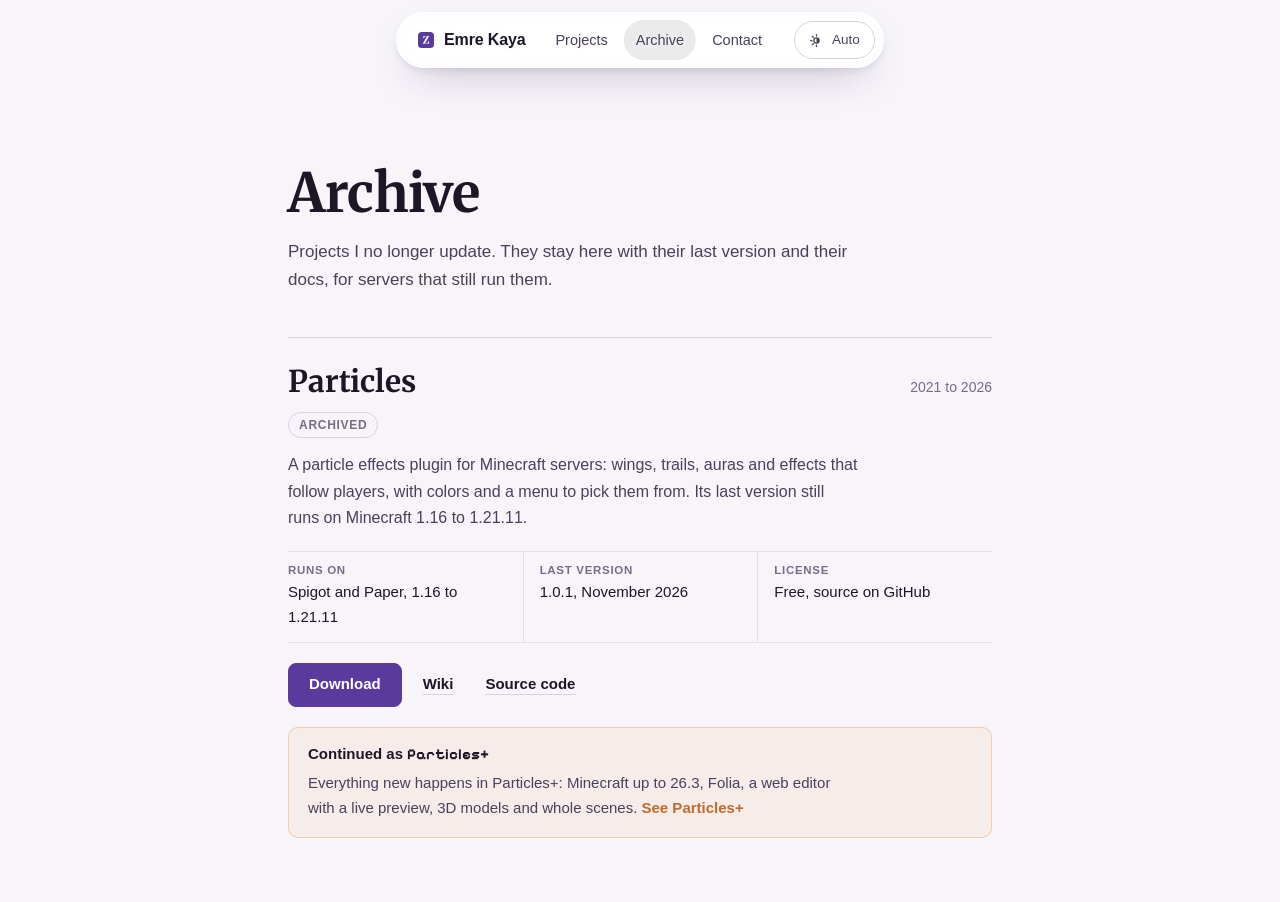
==== archive/index.html @ 4e614aab "Add the archive, with Particles' last version to download Co-Authored-By: Claude Opus 5.5 <noreply@a" ====
<!doctype html>
<html lang="en">
<head>
<meta charset="utf-8">
<meta name="viewport" content="width=device-width, initial-scale=1">
<title>Archive</title>
<meta name="description" content="Emre Kaya's finished projects, kept here with their downloads and docs.">
<meta property="og:title" content="Archive">
<meta property="og:description" content="Emre Kaya's finished projects, kept here with their downloads and docs.">
<link rel="icon" href="data:image/svg+xml,%3Csvg xmlns='http://www.w3.org/2000/svg' viewBox='0 0 100 100'%3E%3Crect width='100' height='100' rx='24' fill='%235b3a9e'/%3E%3Cpath fill='%23fff' d='M30.88 73 30.37 71.94 52.7 32.1 56.61 27.21 41.82 28.14 38.27 39.11 32.96 38.31 33.57 25.45H68.93L69.57 26.41L47.3 66.12L43.52 71.21L59.17 69.7L64.03 57.64L69.57 58.66L67.9 73Z'/%3E%3C/svg%3E">
<script>
try {
  const theme = localStorage.getItem('zypec-theme') || localStorage.getItem('pp-theme');
  if (theme === 'light' || theme === 'dark') document.documentElement.setAttribute('data-theme', theme);
} catch (unavailable) {}
</script>
<link rel="preconnect" href="https://fonts.googleapis.com">
<link rel="preconnect" href="https://fonts.gstatic.com" crossorigin>
<link href="https://fonts.googleapis.com/css2?family=Merriweather:opsz,wght@18..144,400;18..144,700&family=Pixelify+Sans:wght@700&display=swap" rel="stylesheet">
<link rel="stylesheet" href="../kit/front.css">
<link rel="stylesheet" href="../archive/archive.css">
</head>
<body>
<header>
  <a class="home" href="../"><svg viewBox="0 0 100 100" aria-hidden="true"><rect width="100" height="100" rx="24" fill="var(--accent)"/><path fill="var(--bg)" d="M30.88 73 30.37 71.94 52.7 32.1 56.61 27.21 41.82 28.14 38.27 39.11 32.96 38.31 33.57 25.45H68.93L69.57 26.41L47.3 66.12L43.52 71.21L59.17 69.7L64.03 57.64L69.57 58.66L67.9 73Z"/></svg>Emre Kaya</a>
  <nav>
    <a href="../#projects">Projects</a>
    <a class="on" href="../archive/">Archive</a>
    <a class="roomy" href="../#contact">Contact</a>
    <button id="theme" type="button" aria-live="polite"><span class="icon" aria-hidden="true"></span><span class="text"></span></button>
  </nav>
</header>
<script src="../kit/island.js"></script>

<main class="archive">
  <h1>Archive</h1>
  <p class="lede">Projects I no longer update. They stay here with their last version and their docs, for
  servers that still run them.</p>

  <article class="entry" id="particles">
    <div class="head"><h2>Particles</h2><span class="years">2021 to 2026</span></div>
    <span class="state">Archived</span>
    <p>A particle effects plugin for Minecraft servers: wings, trails, auras and effects that follow players,
    with colors and a menu to pick them from. Its last version still runs on Minecraft 1.16 to 1.21.11.</p>
    <dl class="facts">
      <div><dt>Runs on</dt><dd>Spigot and Paper, 1.16 to 1.21.11</dd></div>
      <div><dt>Last version</dt><dd>1.0.1, November 2026</dd></div>
      <div><dt>License</dt><dd>Free, source on GitHub</dd></div>
    </dl>
    <div class="actions">
      <a class="btn primary" href="particles/download/">Download</a>
      <a class="btn" href="https://treasurestore.gitbook.io/treasure-particles/" target="_blank" rel="noopener">Wiki</a>
      <a class="btn" href="https://github.com/zypec/Particles" target="_blank" rel="noopener">Source code</a>
    </div>
    <div class="successor">
      <b>Continued as <span class="pp-name">Particles+</span></b>
      <p>Everything new happens in Particles+: Minecraft up to 26.3, Folia, a web editor with a live preview,
      3D models and whole scenes. <a href="../ParticlesPlus/">See Particles+</a></p>
    </div>
  </article>
</main>
<script src="../kit/theme.js"></script>
</body>
</html>
---- kit/front.css ----
@import url("https://fonts.googleapis.com/css2?family=Merriweather:opsz,wght@18..144,400..800&display=swap");
/* The pages around a wiki: a project's front page, its statistics, the portfolio itself. The wiki's
   own palette and type, so moving from one to the other is moving between rooms of one house. A site
   recolors it the same way it recolors the wiki, by redefining the --accent* tokens. */
:root{
  --bg:#f7f5fa; --side:#f1edf6; --panel:#ffffff; --sunk:#efeaf5; --hover:#ebe5f2;
  --ink:#1d1626; --ink-2:#4a405a; --muted:#776c88; --line:#e6e0ee; --line-2:#d9d1e4;
  --accent:#b0602a; --accent-ink:#9a5222; --accent-soft:#b0602a12; --accent-line:#b0602a40; --on-accent:#fff;
  --req:#b3352f; --gap:#8a5a12;
  --code:#2a2622; --code-bg:#f4f0f8; --code-a:#2d6f6a;
  --stage:#120c1a; --stage-2:#1d1527;
  --shadow:none;
  --body:"Helvetica Neue",Helvetica,Arial,sans-serif;
  --mono:ui-monospace,SFMono-Regular,"SF Mono",Menlo,Consolas,monospace;
  /* The headings a page is read under, in the portfolio's serif, so every site reads as one house.
     The small titles of cards, tiles and buttons stay in the body face: a serif that small reads as a
     quote rather than a title. */
  --display:Merriweather,Georgia,"Times New Roman",serif;
  --r:10px; --r-sm:7px;
}
@media (prefers-color-scheme:dark){
  :root:not([data-theme=light]){
    --bg:#0b0711; --side:#100a17; --panel:#160f1f; --sunk:#130d1b; --hover:#1f162b;
    --ink:#ece6f6; --ink-2:#c9bfd8; --muted:#8f84a1; --line:#241a32; --line-2:#33274a;
    --accent:#e39a5f; --accent-ink:#eaa772; --accent-soft:#e39a5f17; --accent-line:#e39a5f45; --on-accent:#140d06;
    --req:#ec8a83; --gap:#ddb06a;
    --code:#e6e0d9; --code-bg:#100a17; --code-a:#7cc3b8;
    --stage:#07050b; --stage-2:#140e1d;
    --shadow:none;
  }
}
:root[data-theme=dark]{
  --bg:#0b0711; --side:#100a17; --panel:#160f1f; --sunk:#130d1b; --hover:#1f162b;
  --ink:#ece6f6; --ink-2:#c9bfd8; --muted:#8f84a1; --line:#241a32; --line-2:#33274a;
  --accent:#e39a5f; --accent-ink:#eaa772; --accent-soft:#e39a5f17; --accent-line:#e39a5f45; --on-accent:#140d06;
  --req:#ec8a83; --gap:#ddb06a;
  --code:#e6e0d9; --code-bg:#100a17; --code-a:#7cc3b8;
  --stage:#07050b; --stage-2:#140e1d;
  --shadow:none;
}
*{box-sizing:border-box}
body{margin:0;background:var(--bg);color:var(--ink);font-family:var(--body);font-size:16px;line-height:1.65;
  -webkit-font-smoothing:antialiased}
a{color:var(--accent-ink);text-decoration:none}
a:hover{text-decoration:underline}
:focus-visible{outline:2px solid var(--accent);outline-offset:2px;border-radius:4px}
@media (prefers-reduced-motion:reduce){*{animation:none!important;transition:none!important}}
[hidden]{display:none!important}

/* The bar is an island of liquid glass floating over the page, the same as the wiki's (see wiki.css,
   which says why), so the two morph into each other between pages. */
:root{--glass:color-mix(in srgb,var(--panel) 50%,transparent);--glass-filter:blur(12px) saturate(1.6) brightness(1.06);--glass-rim:#ffffffb3;--glass-glow:#ffffff8c;
  --glass-shadow:0 18px 40px -18px #2a124a59,0 3px 10px -2px #2a124a1f;--spring:cubic-bezier(.2,.9,.2,1.12)}
@media (prefers-color-scheme:dark){:root:not([data-theme=light]){--glass:color-mix(in srgb,#2a2038 30%,transparent);--glass-filter:blur(12px) saturate(1.5) brightness(.72);
  --glass-rim:#ffffff5c;--glass-glow:#ffffff1f;--glass-shadow:0 18px 44px -16px #000000b3,0 3px 10px -2px #00000066}}
:root[data-theme=dark]{--glass:color-mix(in srgb,#2a2038 30%,transparent);--glass-filter:blur(12px) saturate(1.5) brightness(.72);--glass-rim:#ffffff5c;--glass-glow:#ffffff1f;
  --glass-shadow:0 18px 44px -16px #000000b3,0 3px 10px -2px #00000066}
header{position:sticky;top:12px;z-index:10;height:56px;width:fit-content;max-width:calc(100% - 32px);margin:12px auto 0;
  display:flex;gap:18px;align-items:center;padding:0 9px 0 22px;border-radius:999px;isolation:isolate;
  background:var(--glass);backdrop-filter:var(--glass-filter);-webkit-backdrop-filter:var(--glass-filter);
  box-shadow:inset 0 1px 0 var(--glass-rim),inset 0 0 0 1px color-mix(in srgb,var(--glass-rim) 28%,transparent),
    inset 0 -1px 0 color-mix(in srgb,var(--glass-rim) 40%,transparent),
    inset 0 0 14px color-mix(in srgb,var(--glass-glow) 45%,transparent),var(--glass-shadow);
  transition:height .5s var(--spring),padding .5s var(--spring),top .5s var(--spring),
    box-shadow .3s,background-color .3s}
header::before{content:"";position:absolute;inset:0;border-radius:inherit;pointer-events:none;z-index:-1;
  background:linear-gradient(180deg,color-mix(in srgb,var(--glass-glow) 60%,transparent),transparent 45%,
    transparent 72%,color-mix(in srgb,var(--glass-glow) 22%,transparent))}
html.scrolled header{top:8px;height:50px}
/* While it changes size the island holds its contents at their own width and lets the capsule
   reveal them, the way the phone's island opens over what it shows. */
/* While the theme turns, the page is a picture the new theme is uncovered over, and a glass that
   blurs what is behind it cannot be pictured: the island stands on its own color until it is done. */
/* Over a bright picture the clear glass would leave light words on a light ground; dimmed behind and
   given a soft halo of the page's own color, the words hold wherever the island floats. */
header a,header h1,header .now,header .ver{text-shadow:0 0 10px color-mix(in srgb,var(--bg) 80%,transparent),
  0 1px 2px color-mix(in srgb,var(--bg) 60%,transparent)}
html.theming header{backdrop-filter:none;-webkit-backdrop-filter:none;background:var(--panel)}
/* While the island morphs, what it holds is laid out at the size it ends at and centered in it, so it
   is uncovered from the middle outwards on both sides as the island grows: laid from the left, the
   theme button at the right end stayed cut off until the very end and then appeared at once. */
header.morphing{overflow:hidden;justify-content:center}
header.morphing>*{flex-shrink:0}
/* An end of the island rides its edge in its own look; what it would pass over is kept unseen by
   island.js until the end has gone by. The links do not clip it while it rides: the theme button is one
   of them, and riding the edge of an island shrinking round them took it outside their row, where it
   was cut off. */
header .riding{z-index:2}
header.morphing nav{overflow:visible}
/* The page being read, marked by a soft capsule behind its part of the island (island.js): darker than
   the glass, as round as the links, sliding from part to part as the reader moves on. */
header .islandmark{position:absolute;left:0;top:50%;z-index:-1;border-radius:999px;pointer-events:none;opacity:0;
  background:color-mix(in srgb,var(--ink) 9%,transparent);
  transition:transform .5s var(--spring),width .5s var(--spring),height .3s,margin-top .3s,opacity .25s}
header .home{display:flex;align-items:center;gap:10px;font-weight:650;color:var(--ink);letter-spacing:-.01em}
header .home:hover{text-decoration:none}
header .home svg{width:16px;height:16px}
/* On a screen too narrow for every link the links scroll inside the island rather than pushing the
   theme button out past its end. The button is the last thing in the links and holds the right edge
   while they slide under it, with a shade on its left while more are hidden there. */
header nav{display:flex;gap:4px;align-items:center;min-width:0;overflow-x:auto;scrollbar-width:none;overscroll-behavior-x:contain}
header nav::-webkit-scrollbar{display:none}
header>:not(nav),header nav>*{flex-shrink:0}
header nav #theme{position:sticky;right:0;z-index:1}
header nav.overflows #theme{background:var(--panel);box-shadow:-12px 0 12px -2px color-mix(in srgb,var(--panel) 85%,transparent)}
header nav a{color:var(--ink-2);padding:8px 12px;border-radius:999px;font-size:14.5px;line-height:24px}
/* The page the reader is on is not drawn apart: the wiki's feedback and bug pages are pages of the docs,
   and a bar that marked Docs there said the wrong thing. */
header nav a:hover{background:var(--hover);color:var(--ink);text-decoration:none}
/* The same size as the wiki's theme button and as far from the last link, so walking from a front page to
   its wiki never moves a button in the bar. */
#theme{display:inline-flex;align-items:center;gap:8px;border:1px solid var(--line-2);background:color-mix(in srgb,var(--panel) 70%,transparent);
  color:var(--ink-2);border-radius:999px;height:38px;min-width:38px;padding:0 14px;margin-left:16px;font:inherit;font-size:13.5px;
  cursor:pointer;transition:border-color .15s,color .15s}
#theme:hover{border-color:var(--muted);color:var(--ink)}
/* A sun for light, a moon for dark and a half-filled disc for following the system, drawn by the
   stylesheet from the page's own theme, so the right one shows before the script runs. */
:root{--icon-auto:url("data:image/svg+xml,%3Csvg xmlns='http://www.w3.org/2000/svg' viewBox='0 0 24 24'%3E%3Cg fill='none' stroke='black' stroke-width='2' stroke-linecap='round'%3E%3Ccircle cx='12' cy='12' r='4.2'/%3E%3Cpath d='M12 2.5v2.2M12 19.3v2.2M2.5 12h2.2M5.3 5.3l1.55 1.55M5.3 18.7l1.55-1.55'/%3E%3C/g%3E%3Cpath fill='black' d='M12 7.8a4.2 4.2 0 0 1 0 8.4z'/%3E%3C/svg%3E");--icon-light:url("data:image/svg+xml,%3Csvg xmlns='http://www.w3.org/2000/svg' viewBox='0 0 24 24'%3E%3Cg fill='none' stroke='black' stroke-width='2' stroke-linecap='round'%3E%3Ccircle cx='12' cy='12' r='4.2'/%3E%3Cpath d='M12 2.5v2.2M12 19.3v2.2M2.5 12h2.2M19.3 12h2.2M5.3 5.3l1.55 1.55M17.15 17.15l1.55 1.55M5.3 18.7l1.55-1.55M17.15 6.85l1.55-1.55'/%3E%3C/g%3E%3C/svg%3E");--icon-dark:url("data:image/svg+xml,%3Csvg xmlns='http://www.w3.org/2000/svg' viewBox='0 0 24 24'%3E%3Cpath fill='black' d='M20.6 14.6A8.6 8.6 0 0 1 9.4 3.4a8.6 8.6 0 1 0 11.2 11.2z'/%3E%3C/svg%3E")}
#theme .icon{width:15px;height:15px;flex:none;display:inline-block;background:currentColor;-webkit-mask:var(--icon-auto) center/contain no-repeat;mask:var(--icon-auto) center/contain no-repeat}
:root[data-theme=light] #theme .icon:empty{-webkit-mask-image:var(--icon-light);mask-image:var(--icon-light)}
:root[data-theme=dark] #theme .icon:empty{-webkit-mask-image:var(--icon-dark);mask-image:var(--icon-dark)}
#theme .icon:not(:empty){background:none;-webkit-mask:none;mask:none}
/* The theme as a sun, a moon, or a sun half in night for following the system, the glyph the scripts
   put in the button: each turns into the next. Before the script runs, the mask above draws the same. */
.themeglyph{width:15px;height:15px;display:block;overflow:visible}
.themeglyph g,.themeglyph path{transform-box:view-box;transform-origin:50% 50%;transition:transform .5s cubic-bezier(.33,.8,.3,1),opacity .35s ease}
.themeglyph .tg-rays{opacity:0;transform:scale(.55) rotate(-25deg)}
.themeglyph .tg-moon{opacity:0;transform:scale(.3) rotate(-60deg)}
:root[data-theme=light] .themeglyph .tg-rays{opacity:1;transform:none}
:root[data-theme=light] .themeglyph .tg-half{opacity:0;transform:scaleX(0)}
:root[data-theme=dark] .themeglyph .tg-sun{opacity:0;transform:scale(.3) rotate(90deg)}
:root[data-theme=dark] .themeglyph .tg-moon{opacity:1;transform:none}
@media (prefers-reduced-motion:reduce){.themeglyph g,.themeglyph path{transition:none}}
/* The button says the theme before theme.js, loaded at the end of the page, writes it: empty, it was
   narrower for the first frames and the island widened once the words came in. */
#theme .text:empty::after{content:"Auto"}
:root[data-theme=light] #theme .text:empty::after{content:"Light"}
:root[data-theme=dark] #theme .text:empty::after{content:"Dark"}
::view-transition-old(root),::view-transition-new(root){animation:none;mix-blend-mode:normal}
main{max-width:1120px;margin:0 auto;padding:0 28px 80px}
footer{max-width:1120px;margin:0 auto;padding:28px;border-top:1px solid var(--line);color:var(--muted);font-size:13.5px;
  display:flex;gap:14px;flex-wrap:wrap}
footer a{color:var(--ink-2)}
footer .legal{flex-basis:100%;font-size:12px;color:var(--muted)}

.btn{display:inline-flex;align-items:center;gap:8px;height:44px;padding:0 20px;border-radius:999px;font-weight:600;
  font-size:15px;border:1px solid var(--line-2);background:var(--panel);color:var(--ink)}
.btn:hover{text-decoration:none;border-color:var(--accent-line)}
.btn.primary{background:var(--accent);border-color:var(--accent);color:var(--on-accent)}
.btn.primary:hover{background:var(--accent-ink)}
.btn.soon{cursor:default;color:var(--muted);background:var(--sunk);border-style:dashed}
/* One thing on a page is a button, the one a first visit should take; everything beside it is a link
   with an underline, so the page leads somewhere rather than offering a row of equal capsules. */
.btn{border-radius:8px}
.btn:not(.primary){background:none;border-color:transparent;padding:0 10px;text-decoration:underline;
  text-decoration-color:var(--line-2);text-underline-offset:5px}
.btn:not(.primary):hover{border-color:transparent;text-decoration-color:var(--accent)}

/* A picture opened over the page by lightbox.js. */
dialog.lightbox{border:0;padding:0;background:transparent;max-width:min(96vw,1600px);max-height:94vh;overflow:visible;color:#eee}
dialog.lightbox:focus{outline:none}
/* The dark fades in and the bar under the picture follows, while the picture grows out of the gallery. */
dialog.lightbox::backdrop{background:#000d;opacity:0;transition:opacity .3s}
dialog.lightbox.open::backdrop{opacity:1}
dialog.lightbox img{display:block;max-width:100%;max-height:84vh;margin:0 auto;border-radius:var(--r);transform-origin:0 0}
/* A live element (data-live) is shown as a copy of itself, scaled up inside a box of the size it fills. */
dialog.lightbox .live{margin:0 auto;transform-origin:0 0}
dialog.lightbox img[hidden],dialog.lightbox .live[hidden]{display:none}
dialog.lightbox .bar{display:flex;align-items:center;gap:10px;margin-top:12px;opacity:0;transform:translateY(6px);
  transition:opacity .25s,transform .35s var(--spring)}
dialog.lightbox.open .bar{opacity:1;transform:none;transition-delay:.12s}
dialog.lightbox p{flex:1;margin:0 2px;font-size:14px;color:#e8e8ee}
/* Its buttons are glass over the dark, the same in light and dark, since the dark is always behind them. */
dialog.lightbox button{width:44px;height:44px;flex:none;display:grid;place-items:center;padding:0;border:0;border-radius:50%;
  color:#fff;cursor:pointer;background:#ffffff1c;backdrop-filter:blur(16px) saturate(1.6);-webkit-backdrop-filter:blur(16px) saturate(1.6);
  box-shadow:inset 0 1px 0 #ffffff5c,inset 0 0 0 1px #ffffff24,inset 0 -1px 0 #ffffff1a,0 10px 24px -10px #000a;
  transition:background-color .15s,transform .3s var(--spring)}
dialog.lightbox button svg{width:20px;height:20px;display:block}
dialog.lightbox button:hover{background:#ffffff33}
dialog.lightbox button:active{transform:scale(.92)}
dialog.lightbox button:focus-visible{outline:2px solid #fff;outline-offset:2px}
dialog.lightbox button[hidden]{display:none}
@media (prefers-reduced-motion:reduce){dialog.lightbox .bar{transform:none}}

.lede{font-size:19px;line-height:1.55;color:var(--ink-2);max-width:60ch;margin:0 0 22px}
.hero .kicker{margin:0 0 14px;font-size:16px;font-weight:600;line-height:1.3;color:var(--muted)}
h1.title{font-family:var(--display);font-weight:600;font-size:42px;letter-spacing:-.01em;line-height:1.1;margin:44px 0 12px}
h2{font-family:var(--display);font-weight:600;font-size:24px;letter-spacing:-.005em;margin:44px 0 6px}
h3{font-size:15px;margin:0 0 10px}
.note{color:var(--muted);font-size:14px}
.notice{border:1px dashed var(--line-2);background:var(--sunk);border-radius:var(--r);padding:20px 22px;color:var(--ink-2)}

@media (max-width:640px){
  header{padding:0 8px 0 16px;gap:8px;max-width:calc(100% - 16px);margin-top:8px;top:8px}
  header nav a{padding:6px 8px;font-size:13.5px}
  /* The links a phone drops, always the same ones (see the README's top bar): never Docs or Portfolio. */
  header nav a.roomy{display:none}
  #theme .text{display:none}
  #theme{margin-left:4px}
  main{padding:0 16px 64px}
  footer{padding:24px 16px}
  h1.title{font-size:32px}
}
---- archive/archive.css ----
/* The archive's pages, in the portfolio's look (its serif headings and labels in the body face) on the
   kit's colors: projects that are finished, set down as entries in a catalog. Each entry is a record:
   its name, the years it ran, why it is archived, the facts, and where to find it now. */
:root{--font-serif:Merriweather,Georgia,"Times New Roman",serif;--font-label:"Helvetica Neue",Helvetica,Arial,sans-serif;
  --accent:#5b3a9e;--accent-ink:#4c2f86;--accent-soft:#5b3a9e12;--accent-line:#5b3a9e40;
  /* Particles+'s amber, for the one place it is named. */
  --pp:#c06a2b;--pp-soft:#e08a3c14;--pp-line:#e08a3c55}
@media (prefers-color-scheme:dark){:root:not([data-theme=light]){
  --accent:#b9a2f0;--accent-ink:#c9b6f5;--accent-soft:#b9a2f017;--accent-line:#b9a2f045;--pp:#f0a866;--pp-soft:#e08a3c1a;--pp-line:#e08a3c66}}
:root[data-theme=dark]{--accent:#b9a2f0;--accent-ink:#c9b6f5;--accent-soft:#b9a2f017;--accent-line:#b9a2f045;--pp:#f0a866;--pp-soft:#e08a3c1a;--pp-line:#e08a3c66}

main.archive{max-width:760px;padding-top:96px;padding-bottom:64px}
.archive h1{font:700 clamp(38px,6vw,54px)/1.08 var(--font-serif);letter-spacing:-.015em;margin:0;text-wrap:balance}
.archive .lede{margin:16px 0 0;max-width:60ch;font-size:17px;line-height:1.6;color:var(--ink-2)}
.archive .crumb{display:inline-block;margin-bottom:18px;font:600 12px/1 var(--font-label);letter-spacing:.08em;text-transform:uppercase;color:var(--muted);text-decoration:none}
.archive .crumb:hover{color:var(--accent-ink)}

/* One record: a rule above, the name with its years, then what it says. */
.entry{margin-top:44px;padding-top:26px;border-top:1px solid var(--line-2);display:grid;gap:14px}
.entry .head{display:flex;align-items:baseline;justify-content:space-between;gap:16px;flex-wrap:wrap}
.entry h2{font:700 30px/1.15 var(--font-serif);margin:0}
.entry .years{font:500 14px var(--font-label);color:var(--muted);font-variant-numeric:tabular-nums}
.entry p{margin:0;max-width:64ch;color:var(--ink-2);line-height:1.65}
.state{justify-self:start;font:600 12px/1 var(--font-label);letter-spacing:.06em;text-transform:uppercase;color:var(--muted);
  border:1px solid var(--line-2);border-radius:99px;padding:6px 10px}
.facts{display:grid;grid-template-columns:repeat(3,minmax(0,1fr));margin:6px 0 0;border-top:1px solid var(--line);border-bottom:1px solid var(--line)}
.facts div{padding:12px 16px 12px 0;min-width:0}
.facts div+div{padding-left:16px;border-left:1px solid var(--line)}
.facts dt{font:600 11.5px var(--font-label);letter-spacing:.06em;text-transform:uppercase;color:var(--muted)}
.facts dd{margin:4px 0 0;font-size:15px;color:var(--ink)}
.actions{display:flex;flex-wrap:wrap;gap:10px;margin-top:6px}

/* Where the project went on: Particles+, in its own amber. */
.successor{margin-top:6px;padding:18px 20px;border-radius:var(--r);background:var(--pp-soft);box-shadow:inset 0 0 0 1px var(--pp-line);display:grid;gap:8px}
.successor b{font:600 15px var(--font-label);color:var(--ink)}
.successor p{font-size:15px}
.successor a{color:var(--pp);font-weight:600}
.pp-name{font-family:"Pixelify Sans",ui-monospace,monospace;font-weight:700}

/* The download page: the file first, then what came after it. */
.file{margin-top:36px;padding:22px;border-radius:var(--r);background:var(--panel);box-shadow:inset 0 0 0 1px var(--line);
  display:grid;grid-template-columns:minmax(0,1fr) auto;gap:6px 20px;align-items:center}
.file .name{font:600 17px var(--font-label);overflow-wrap:anywhere}
.file .meta{grid-column:1;font:14px var(--font-label);color:var(--muted);font-variant-numeric:tabular-nums}
.file .btn{grid-column:2;grid-row:1/3}
.notes{margin:18px 0 0;padding-left:20px;color:var(--ink-2);line-height:1.6;max-width:64ch}
.notes li{margin-bottom:6px}
.promo{margin-top:44px;padding:26px;border-radius:var(--r);background:var(--pp-soft);box-shadow:inset 0 0 0 1px var(--pp-line);display:grid;gap:12px}
.promo h2{font:700 26px/1.2 var(--font-serif);margin:0;text-wrap:balance}
.promo p{margin:0}
.promo ul{margin:0;padding-left:20px;color:var(--ink-2);line-height:1.6}
.promo .btn.primary{background:var(--pp);border-color:var(--pp);color:#fff}
:root[data-theme=dark] .promo .btn.primary{color:#1a0e05}
@media (prefers-color-scheme:dark){:root:not([data-theme=light]) .promo .btn.primary{color:#1a0e05}}

@media (max-width:640px){
  main.archive{padding-top:80px}
  .facts{grid-template-columns:1fr}
  .facts div+div{padding-left:0;border-left:0;border-top:1px solid var(--line)}
  .file{grid-template-columns:1fr}
  .file .btn{grid-column:1;grid-row:auto;justify-self:start;margin-top:10px}
}
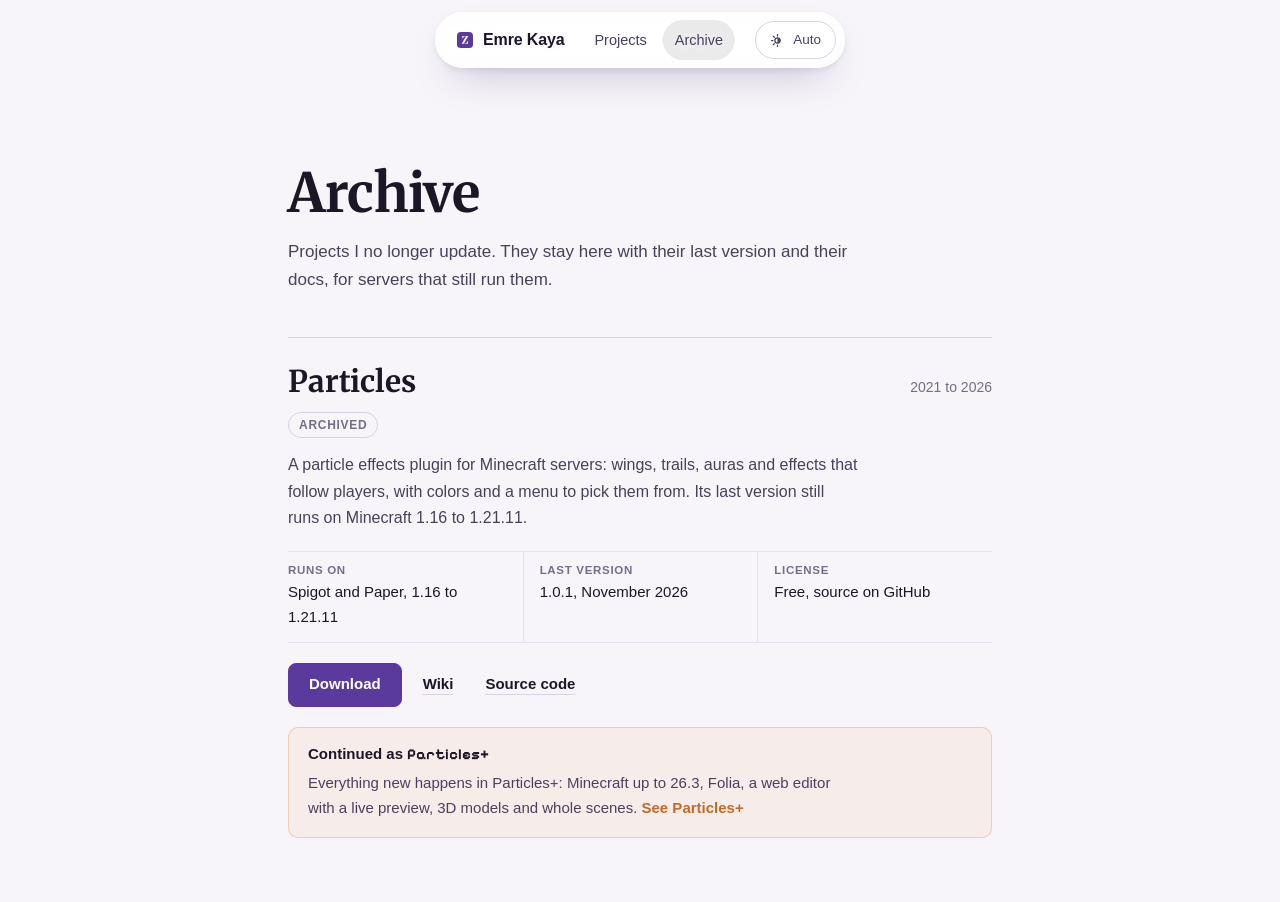
==== commit efdaa6e4: "Keep the archive out of the portfolio's bar and Contact out of the archive's, and reach the archive " ====
--- a/archive/index.html
+++ b/archive/index.html
@@ -26,7 +26,6 @@
   <nav>
     <a href="../#projects">Projects</a>
     <a class="on" href="../archive/">Archive</a>
-    <a class="roomy" href="../#contact">Contact</a>
     <button id="theme" type="button" aria-live="polite"><span class="icon" aria-hidden="true"></span><span class="text"></span></button>
   </nav>
 </header>
@@ -49,7 +48,7 @@
     </dl>
     <div class="actions">
       <a class="btn primary" href="particles/download/">Download</a>
-      <a class="btn" href="https://treasurestore.gitbook.io/treasure-particles/" target="_blank" rel="noopener">Wiki</a>
+      <a class="btn" href="https://zypec.gitbook.io/particles" target="_blank" rel="noopener">Wiki</a>
       <a class="btn" href="https://github.com/zypec/Particles" target="_blank" rel="noopener">Source code</a>
     </div>
     <div class="successor">
